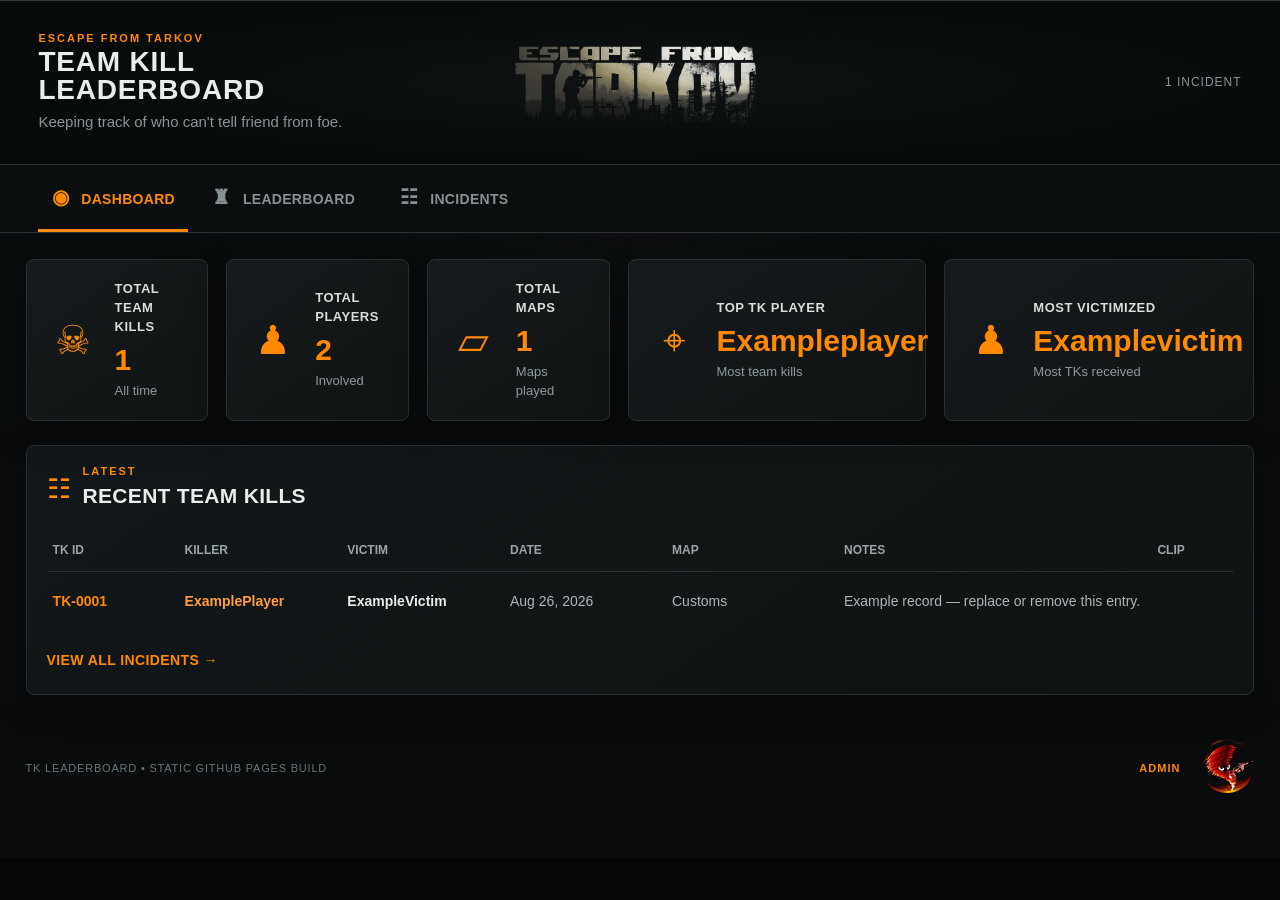
==== index.html @ 3c4d87d1 "admin page" ====
<!doctype html>
<html lang="en">
<head>
  <meta charset="utf-8">
  <meta name="viewport" content="width=device-width, initial-scale=1">
  <meta name="theme-color" content="#090b0c">
  <title>Tarkov Team Kill Leaderboard</title>
  <link rel="stylesheet" href="styles.css">
</head>
<body>
<header class="hero-header">
  <div class="header-left">
    <div class="eyebrow">ESCAPE FROM TARKOV</div>
    <h1>TEAM KILL LEADERBOARD</h1>
    <p>Keeping track of who can't tell friend from foe.</p>
  </div>
  <div class="header-logo"><img src="assets/eft-logo.png" alt="Escape from Tarkov"></div>
  <div class="header-count"><strong id="recordCount">0 INCIDENTS</strong></div>
</header>

<nav class="main-nav" aria-label="Main navigation">
  <div class="nav-inner">
    <button class="nav-item active" data-view="dashboard" type="button"><span class="nav-icon">◉</span> DASHBOARD</button>
    <button class="nav-item" data-view="leaderboard" type="button"><span class="nav-icon">♜</span> LEADERBOARD</button>
    <button class="nav-item" data-view="incidents" type="button"><span class="nav-icon">☷</span> INCIDENTS</button>
  </div>
</nav>

<main class="container">
  <section id="view-dashboard" class="view active-view">
    <section class="stats-grid">
      <article class="stat-card"><div class="stat-icon">☠</div><div><span>Total Team Kills</span><strong id="totalKills">0</strong><small>All time</small></div></article>
      <article class="stat-card"><div class="stat-icon">♟</div><div><span>Total Players</span><strong id="playerCount">0</strong><small>Involved</small></div></article>
      <article class="stat-card"><div class="stat-icon">▱</div><div><span>Total Maps</span><strong id="mapCount">0</strong><small>Maps played</small></div></article>
      <article class="stat-card"><div class="stat-icon">⌖</div><div><span>Top TK Player</span><strong id="topKiller">—</strong><small>Most team kills</small></div></article>
      <article class="stat-card"><div class="stat-icon">♟</div><div><span>Most Victimized</span><strong id="topVictim">—</strong><small>Most TKs received</small></div></article>
    </section>

    <section class="panel">
      <div class="section-title"><span class="section-icon">☷</span><div><div class="eyebrow">LATEST</div><h2>RECENT TEAM KILLS</h2></div></div>
      <div id="dashboardRecent" class="incident-table"></div>
      <button class="panel-link" data-view="incidents" type="button">VIEW ALL INCIDENTS →</button>
    </section>
  </section>

  <section id="view-leaderboard" class="view">
    <section class="panel leaderboard-panel">
      <div class="section-title"><span class="section-icon">♜</span><div><div class="eyebrow">RANKINGS</div><h2>TEAM KILL LEADERBOARD</h2></div></div>
      <div id="leaderboard" class="leaderboard"></div>
    </section>
  </section>

  <section id="view-incidents" class="view">
    <section class="panel incidents-panel">
      <div class="section-title"><span class="section-icon">☷</span><div><div class="eyebrow">HISTORY</div><h2>TEAM KILL INCIDENTS</h2></div></div>
      <div class="filters">
        <input id="searchInput" type="search" placeholder="Search..." aria-label="Search incidents">
        <select id="playerFilter" aria-label="Filter by player"><option value="">All Players</option></select>
        <select id="mapFilter" aria-label="Filter by map"><option value="">All Maps</option></select>
        <button id="resetFilters" class="btn ghost" type="button">↻ &nbsp; RESET</button>
      </div>
      <div id="incidentTable" class="incident-table"></div>
      <section id="empty" class="empty hidden"><div class="empty-symbol">☠</div><h3>No team kills found</h3><p>Try clearing the filters.</p></section>
    </section>
  </section>

  <footer class="footer">
    <span>TK LEADERBOARD • STATIC GITHUB PAGES BUILD</span>
    <a href="admin.html" class="admin-link">ADMIN</a>
    <a href="https://github.com/ATritle/tkleaderboard" target="_blank" rel="noopener" class="repo-link"><img src="assets/repository-logo.png" alt="GitHub Repository"></a>
  </footer>
</main>
<script src="app.js"></script>
</body>
</html>
---- styles.css ----
:root{
  --bg:#080a0b;
  --panel:#111517;
  --panel2:#151a1c;
  --line:#293134;
  --text:#e9edec;
  --muted:#899497;
  --accent:#ff8a00;
  --accent2:#ff9f3f;
  --orange-dark:#bd5700;
  --shadow:0 12px 35px rgba(0,0,0,.28);
}
*{box-sizing:border-box}
html{background:#050606}
body{
  margin:0;
  color:var(--text);
  background:
    radial-gradient(circle at 50% -20%,rgba(55,63,65,.22),transparent 42%),
    linear-gradient(180deg,#0a0d0e 0,#090b0c 100%);
  font:14px/1.45 Arial,Helvetica,sans-serif;
}
button,input,select{font:inherit}
a{color:var(--accent2);text-decoration:none}

.hero-header{
  height:165px;
  width:100%;
  display:grid;
  grid-template-columns:minmax(310px,1fr) minmax(420px,1.35fr) minmax(110px,1fr);
  align-items:center;
  gap:24px;
  padding:12px 3vw;
  border-top:1px solid #33393a;
  border-bottom:1px solid var(--line);
  background:
    radial-gradient(ellipse at center,rgba(31,38,39,.28),transparent 65%),
    #080b0c;
  overflow:hidden;
}
.header-left{min-width:0}
.header-left h1{
  margin:4px 0 7px;
  font-size:28px;
  line-height:1;
  letter-spacing:.8px;
}
.header-left p{margin:0;color:var(--muted);font-size:15px}
.eyebrow{
  font-size:11px;
  line-height:1;
  letter-spacing:2px;
  color:var(--accent);
  font-weight:900;
}
.header-logo{
  height:100%;
  min-width:0;
  display:flex;
  align-items:center;
  justify-content:center;
  overflow:hidden;
}
.header-logo img{
  display:block;
  width:100%;
  height:auto;
  max-height:145px;
  object-fit:contain;
}
.header-count{
  justify-self:end;
  color:var(--muted);
  text-transform:uppercase;
  font-size:12px;
  letter-spacing:1px;
  white-space:nowrap;
}
.header-count strong{font-weight:500}

.main-nav{
  height:68px;
  border-bottom:1px solid var(--line);
  background:#0b0e0f;
}
.nav-inner{height:100%;display:flex;align-items:stretch;gap:18px;padding:0 3vw}
.nav-item{
  min-width:150px;
  border:0;
  border-bottom:3px solid transparent;
  background:transparent;
  color:#879093;
  font-weight:800;
  letter-spacing:.3px;
  cursor:pointer;
}
.nav-item.active{color:var(--accent);border-bottom-color:var(--accent)}
.nav-icon{font-size:20px;margin-right:8px}

.container{max-width:1500px;margin:auto;padding:26px 2vw 60px}
.stats-grid{
  display:grid;
  grid-template-columns:repeat(5,1fr);
  gap:18px;
  margin-bottom:24px;
}
.stat-card{
  min-height:122px;
  display:flex;
  align-items:center;
  gap:18px;
  padding:20px 22px;
  border:1px solid var(--line);
  border-radius:8px;
  background:linear-gradient(145deg,#151a1c,#101415);
  box-shadow:var(--shadow);
}
.stat-icon{
  flex:0 0 48px;
  color:var(--accent);
  font-size:40px;
  line-height:1;
  text-align:center;
}
.stat-card span{
  display:block;
  color:#d8dddd;
  font-size:13px;
  text-transform:uppercase;
  font-weight:700;
  letter-spacing:.5px;
}
.stat-card strong{
  display:block;
  color:var(--accent);
  font-size:30px;
  line-height:1.1;
  margin:6px 0;
  white-space:nowrap;
  overflow:hidden;
  text-overflow:ellipsis;
}
.stat-card small{display:block;color:#8f999c;font-size:13px}

.panel{
  border:1px solid var(--line);
  border-radius:8px;
  background:linear-gradient(145deg,#121719,#101314);
  box-shadow:var(--shadow);
  padding:20px;
  margin-bottom:24px;
}
.section-title{
  display:flex;
  align-items:center;
  gap:12px;
  margin-bottom:18px;
}
.section-icon{color:var(--accent);font-size:27px}
.section-title h2{margin:4px 0 0;font-size:21px;letter-spacing:.3px}

.leaderboard{display:grid;gap:0}
.rank-card{
  display:grid;
  grid-template-columns:70px minmax(170px,1.5fr) repeat(4,minmax(100px,1fr));
  align-items:center;
  min-height:54px;
  border-top:1px solid #2a3133;
  padding:8px 12px;
}
.rank-card:first-child{border-top:0}
.rank{color:var(--accent);font-size:18px;font-weight:900}
.rank-name{font-size:16px;font-weight:800}
.rank-count{font-size:15px;text-align:center}
.rank-count strong{font-size:17px}
.rank-count span{display:none}
.rank-card::after{content:""}
.leaderboard .rank-card{position:relative}
.leaderboard .rank-card::before{
  content:"";
  position:absolute;
  left:0;
  right:0;
  pointer-events:none;
}
.leaderboard .rank-card > :nth-child(3)::before{content:"TEAM KILLS";display:block;color:var(--muted);font-size:9px;letter-spacing:1px}
.leaderboard .rank-card > :nth-child(3)::after{content:"";display:block}
.leaderboard .rank-card > :nth-child(3){grid-column:3}
.leaderboard .rank-card > :nth-child(4),
.leaderboard .rank-card > :nth-child(5),
.leaderboard .rank-card > :nth-child(6){display:none}

.filters{
  display:flex;
  gap:12px;
  margin-bottom:18px;
}
.filters input{width:330px}
.filters select{width:220px}
input,select{
  height:42px;
  background:#0c1011;
  color:var(--text);
  border:1px solid #30383a;
  border-radius:7px;
  padding:0 13px;
  outline:none;
}
input:focus,select:focus{border-color:var(--accent);box-shadow:0 0 0 2px rgba(255,122,0,.1)}
.btn{
  height:42px;
  border-radius:7px;
  padding:0 15px;
  border:1px solid var(--line);
  color:#dbe0df;
  font-weight:800;
  cursor:pointer;
}
.ghost{background:#14191b}

.incident-table{width:100%;overflow-x:auto}
.table-head,.incident-row{
  min-width:950px;
  display:grid;
  grid-template-columns:120px 1.1fr 1.1fr 150px 160px 2.2fr 70px;
  align-items:center;
  gap:12px;
}
.table-head{
  min-height:42px;
  padding:0 6px;
  border-bottom:1px solid #2b3234;
  color:#9ba4a6;
  font-size:12px;
  font-weight:700;
}
.incident-row{
  min-height:58px;
  padding:8px 6px;
  border-bottom:1px solid #252c2e;
}
.incident-row:last-child{border-bottom:0}
.tkid{color:var(--accent);font-weight:900}
.killer{color:var(--accent2);font-weight:800}
.victim{font-weight:800}
.date,.map,.notes{color:#aeb7b9}
.notes{white-space:nowrap;overflow:hidden;text-overflow:ellipsis}
.clip-icon{
  display:inline-flex;
  width:30px;
  height:30px;
  align-items:center;
  justify-content:center;
  border:1px solid #42494b;
  border-radius:6px;
  color:var(--accent);
  font-size:17px;
}
.empty{text-align:center;padding:45px;color:var(--muted)}
.empty-symbol{font-size:36px;color:var(--accent)}
.empty h3{color:var(--text);margin:8px 0 2px}
.hidden{display:none!important}

.footer{
  display:flex;
  justify-content:space-between;
  align-items:center;
  gap:20px;
  padding-top:20px;
  color:#687477;
  font-size:11px;
  letter-spacing:.8px;
}
.repo-link img{
  width:54px;
  height:54px;
  object-fit:contain;
  transition:transform .15s ease,filter .15s ease;
}
.repo-link img:hover{transform:scale(1.08);filter:drop-shadow(0 0 8px rgba(255,122,0,.45))}

@media(max-width:1050px){
  .hero-header{grid-template-columns:1fr 1.25fr 90px}
  .stats-grid{grid-template-columns:repeat(3,1fr)}
}
@media(max-width:750px){
  .hero-header{height:165px;grid-template-columns:1fr 1fr;padding:12px 4vw;gap:10px}
  .header-logo{grid-column:2;grid-row:1 / span 2}
  .header-left h1{font-size:22px}
  .header-count{grid-column:1;justify-self:start}
  .stats-grid{grid-template-columns:1fr 1fr}
  .nav-inner{padding:0 4vw;gap:0}
  .nav-item{min-width:120px;font-size:12px}
  .container{padding-left:3vw;padding-right:3vw}
  .filters{flex-wrap:wrap}
  .filters input,.filters select,.filters .btn{width:100%}
}
@media(max-width:480px){
  .hero-header{height:150px}
  .header-left h1{font-size:18px}
  .header-left p{font-size:12px}
  .header-logo img{max-height:105px}
  .stats-grid{grid-template-columns:1fr}
}

/* Shared navigation / views */
.view{display:none}.view.active-view{display:block}
.panel-link{margin-top:16px;border:0;background:transparent;color:var(--accent);font-weight:900;cursor:pointer;padding:4px 0;letter-spacing:.4px}
.admin-link{color:var(--accent);font-weight:900;letter-spacing:1px;margin-left:auto}
.admin-header .header-count a{color:var(--accent);font-weight:900;letter-spacing:.8px}

/* Admin */
.admin-container{max-width:1050px}
.admin-panel{margin-bottom:22px}
.admin-note{color:#aeb7b9;max-width:850px;margin:0 0 20px}
.admin-note strong{color:#e1e6e5}
.admin-grid{display:grid;grid-template-columns:1fr 1fr;gap:16px}
.field{display:flex;flex-direction:column;gap:7px}.field.full{grid-column:1/-1}
.field label{color:#9da7a9;font-size:11px;font-weight:800;text-transform:uppercase;letter-spacing:1px}
.field input,.field select,.field textarea{width:100%;background:#0b0f10;color:var(--text);border:1px solid #30383a;border-radius:7px;padding:11px 12px;outline:none}
.field input,.field select{height:44px}.field textarea{resize:vertical;min-height:105px}
.field input:focus,.field select:focus,.field textarea:focus{border-color:var(--accent);box-shadow:0 0 0 2px rgba(255,122,0,.1)}
.optional{font-weight:400;color:#687477;text-transform:none;letter-spacing:0}
.admin-actions{display:flex;gap:10px;margin-top:20px}.btn.primary{background:var(--accent);border-color:var(--accent);color:#111}
.status{display:none;margin-top:15px;padding:12px 14px;border-radius:7px;border:1px solid var(--line);background:#0d1213;color:#b9c1c2}.status.show{display:block}.status.success{border-color:#3c5b43;color:#a8d2ad}.status.error{border-color:#653434;color:#ff9b9b}.status.working{border-color:#5b4a30;color:#ffd19c}
.auth-panel{border-color:#34383a}.token-help{margin:8px 0 0;color:#687477;font-size:12px}
@media(max-width:750px){.admin-grid{grid-template-columns:1fr}.field.full{grid-column:auto}.admin-actions{flex-wrap:wrap}.admin-actions .btn{flex:1}.admin-header{height:165px}}
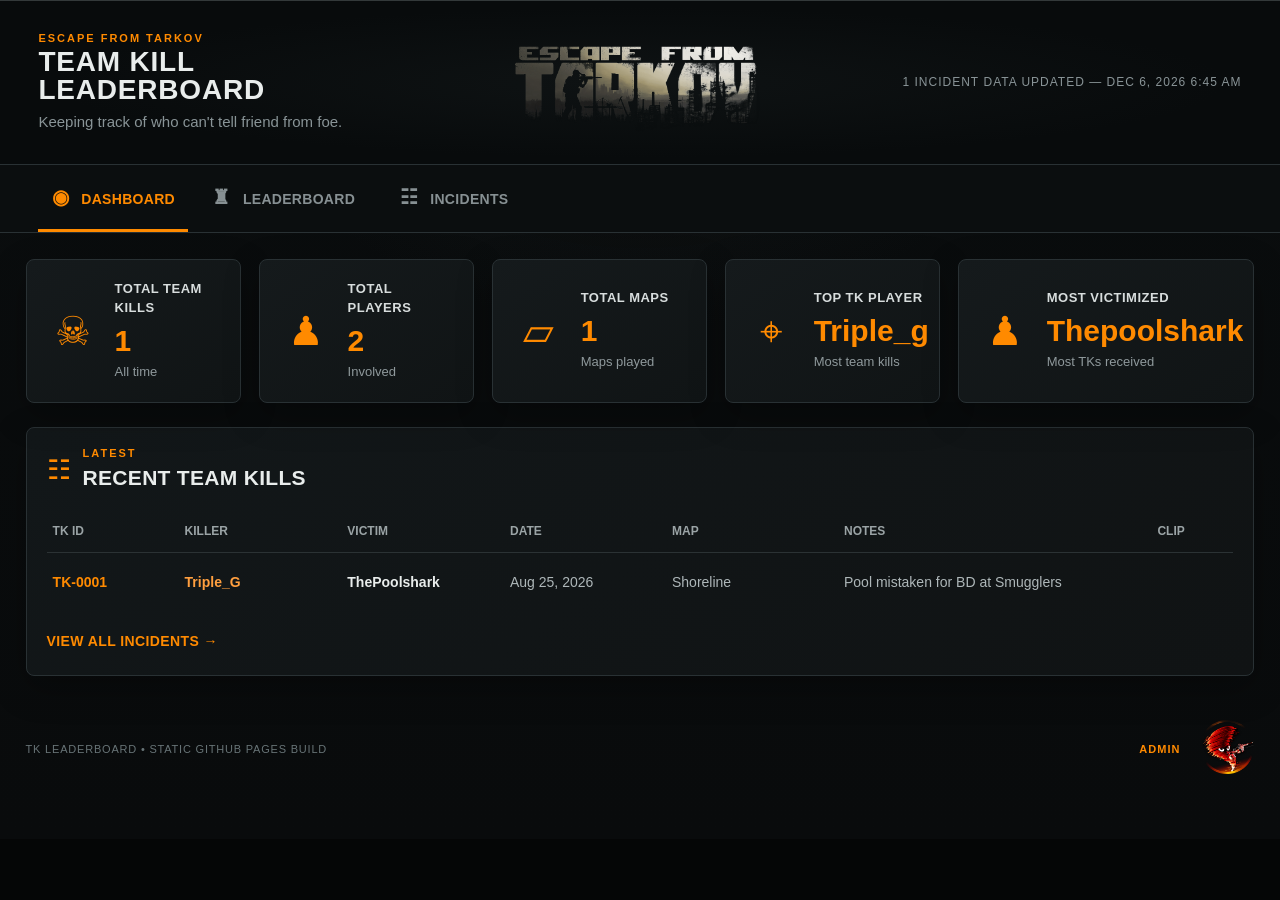
==== commit 3063ef76: "Add files via upload" ====
--- a/index.html
+++ b/index.html
@@ -15,7 +15,10 @@
     <p>Keeping track of who can't tell friend from foe.</p>
   </div>
   <div class="header-logo"><img src="assets/eft-logo.png" alt="Escape from Tarkov"></div>
-  <div class="header-count"><strong id="recordCount">0 INCIDENTS</strong></div>
+  <div class="header-count">
+    <strong id="recordCount">0 INCIDENTS</strong>
+    <span id="lastUpdated" class="last-updated">DATA UPDATED — —</span>
+  </div>
 </header>
 
 <nav class="main-nav" aria-label="Main navigation">
@@ -35,7 +38,6 @@
       <article class="stat-card"><div class="stat-icon">⌖</div><div><span>Top TK Player</span><strong id="topKiller">—</strong><small>Most team kills</small></div></article>
       <article class="stat-card"><div class="stat-icon">♟</div><div><span>Most Victimized</span><strong id="topVictim">—</strong><small>Most TKs received</small></div></article>
     </section>
-
     <section class="panel">
       <div class="section-title"><span class="section-icon">☷</span><div><div class="eyebrow">LATEST</div><h2>RECENT TEAM KILLS</h2></div></div>
       <div id="dashboardRecent" class="incident-table"></div>
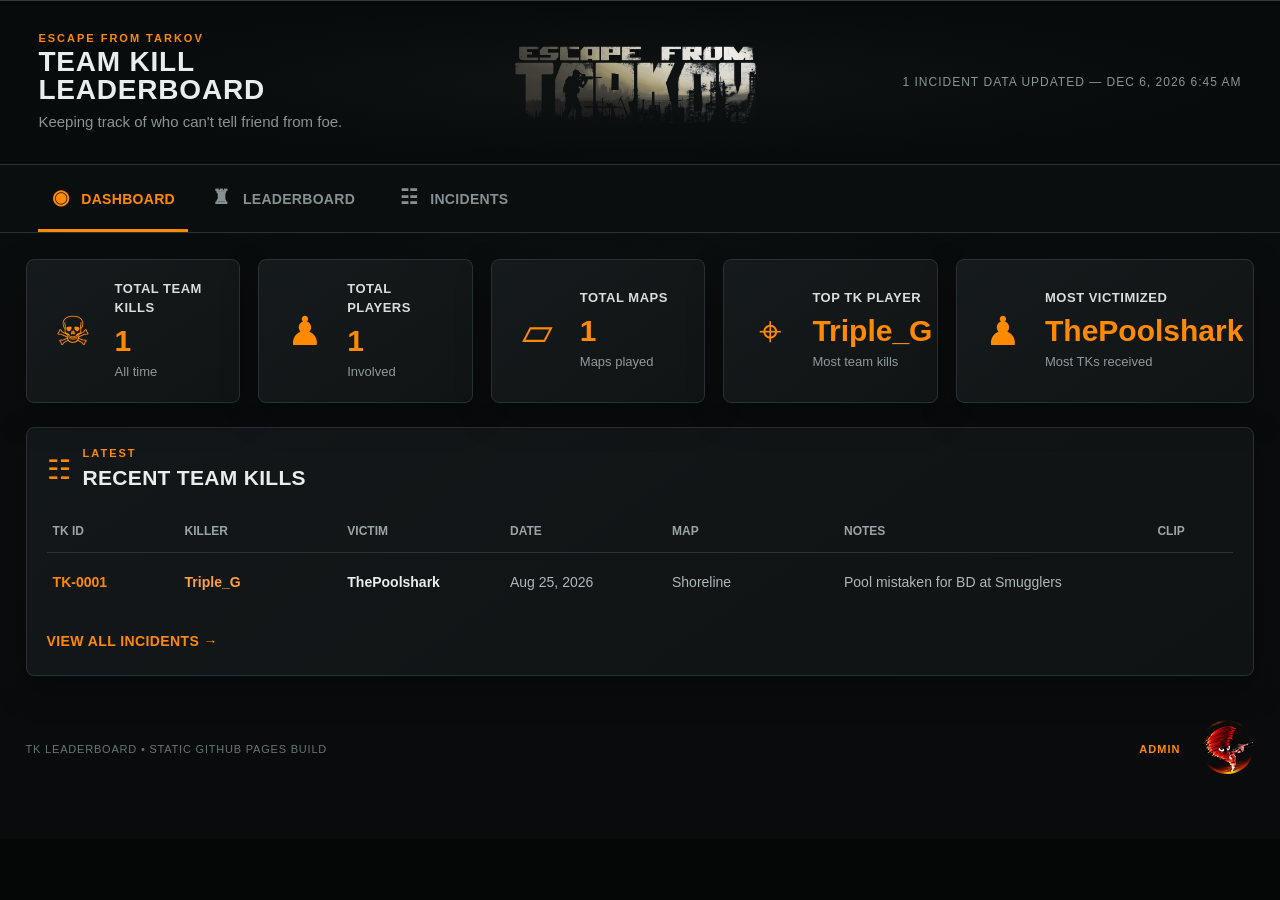
==== commit 9d90835d: "Add files via upload" ====
--- a/index.html
+++ b/index.html
@@ -73,5 +73,6 @@
   </footer>
 </main>
 <script src="app.js"></script>
+<script src="admin-auth.js"></script>
 </body>
 </html>
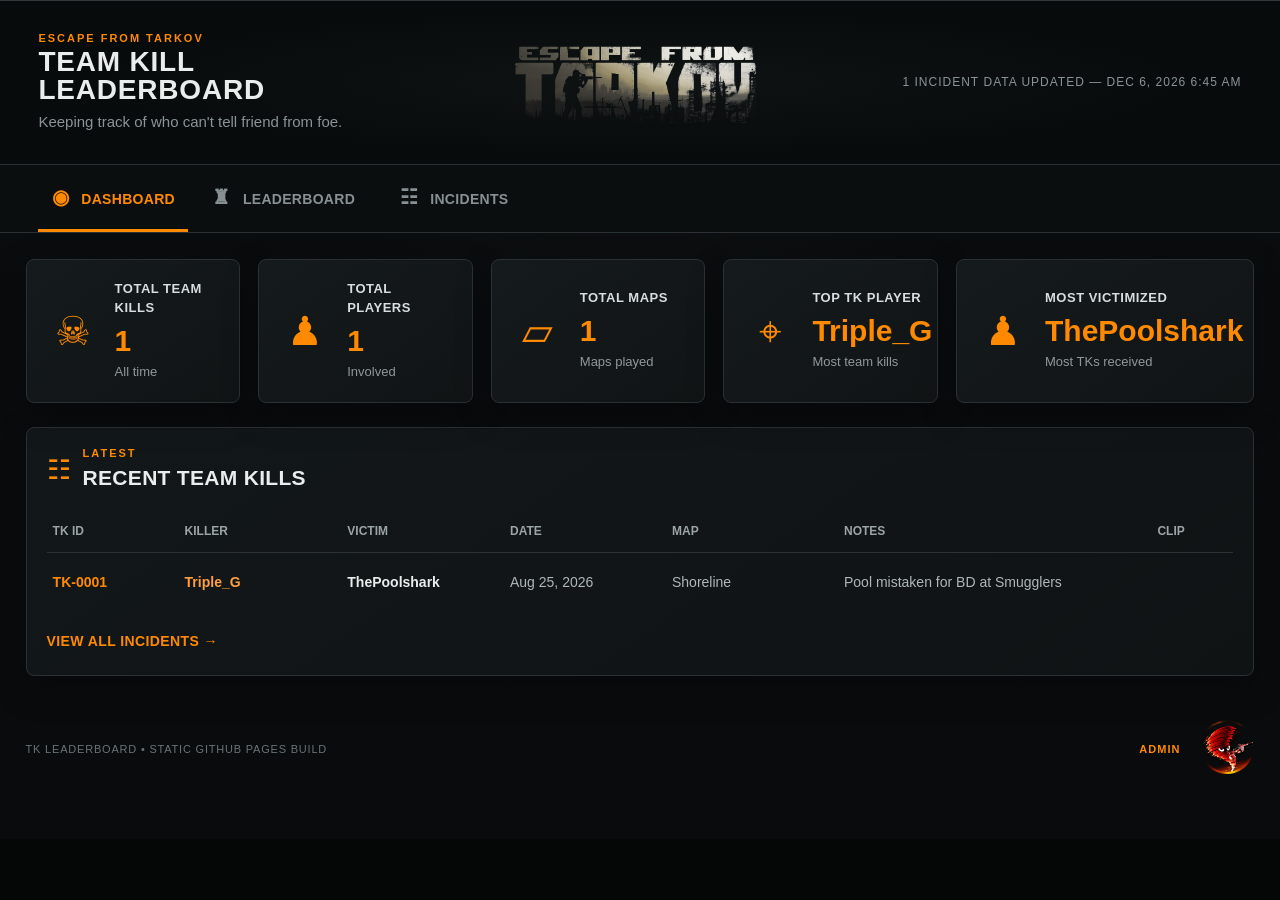
==== commit f0f71ce1: "Add files via upload" ====
--- a/index.html
+++ b/index.html
@@ -6,6 +6,7 @@
   <meta name="theme-color" content="#090b0c">
   <title>Tarkov Team Kill Leaderboard</title>
   <link rel="stylesheet" href="styles.css">
+  <style>.top-killer,.top-victim{overflow:visible}.stat-card strong{overflow:visible}</style>
 </head>
 <body>
 <header class="hero-header">
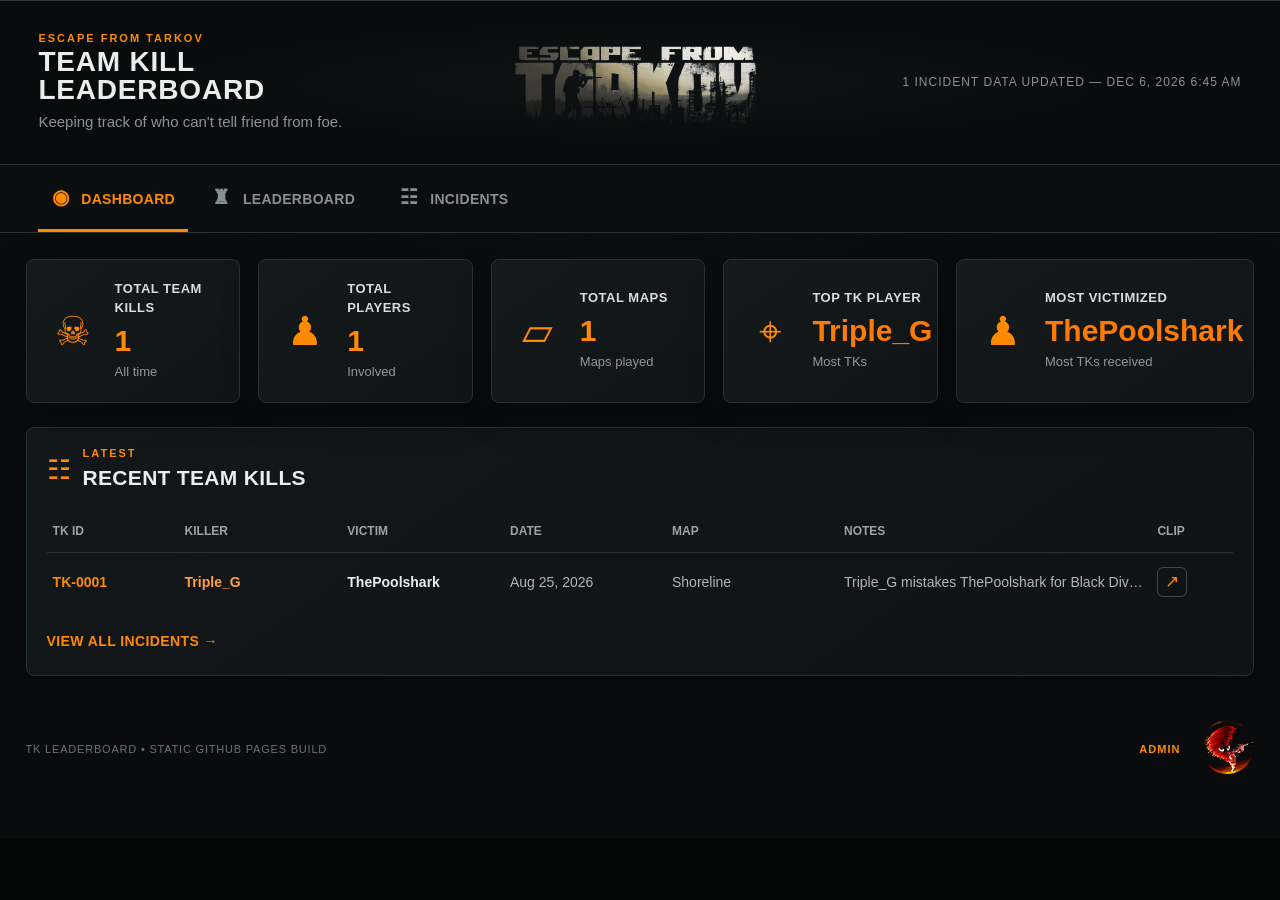
==== commit 656f4913: "Update title and text for TK leaderboard" ====
--- a/index.html
+++ b/index.html
@@ -4,7 +4,7 @@
   <meta charset="utf-8">
   <meta name="viewport" content="width=device-width, initial-scale=1">
   <meta name="theme-color" content="#090b0c">
-  <title>Tarkov Team Kill Leaderboard</title>
+  <title>Escape From Tarkov TK Leaderboard</title>
   <link rel="stylesheet" href="styles.css">
   <style>.top-killer,.top-victim{overflow:visible}.stat-card strong{overflow:visible}</style>
 </head>
@@ -36,7 +36,7 @@
       <article class="stat-card"><div class="stat-icon">☠</div><div><span>Total Team Kills</span><strong id="totalKills">0</strong><small>All time</small></div></article>
       <article class="stat-card"><div class="stat-icon">♟</div><div><span>Total Players</span><strong id="playerCount">0</strong><small>Involved</small></div></article>
       <article class="stat-card"><div class="stat-icon">▱</div><div><span>Total Maps</span><strong id="mapCount">0</strong><small>Maps played</small></div></article>
-      <article class="stat-card"><div class="stat-icon">⌖</div><div><span>Top TK Player</span><strong id="topKiller">—</strong><small>Most team kills</small></div></article>
+      <article class="stat-card"><div class="stat-icon">⌖</div><div><span>Top TK Player</span><strong id="topKiller">—</strong><small>Most TKs</small></div></article>
       <article class="stat-card"><div class="stat-icon">♟</div><div><span>Most Victimized</span><strong id="topVictim">—</strong><small>Most TKs received</small></div></article>
     </section>
     <section class="panel">
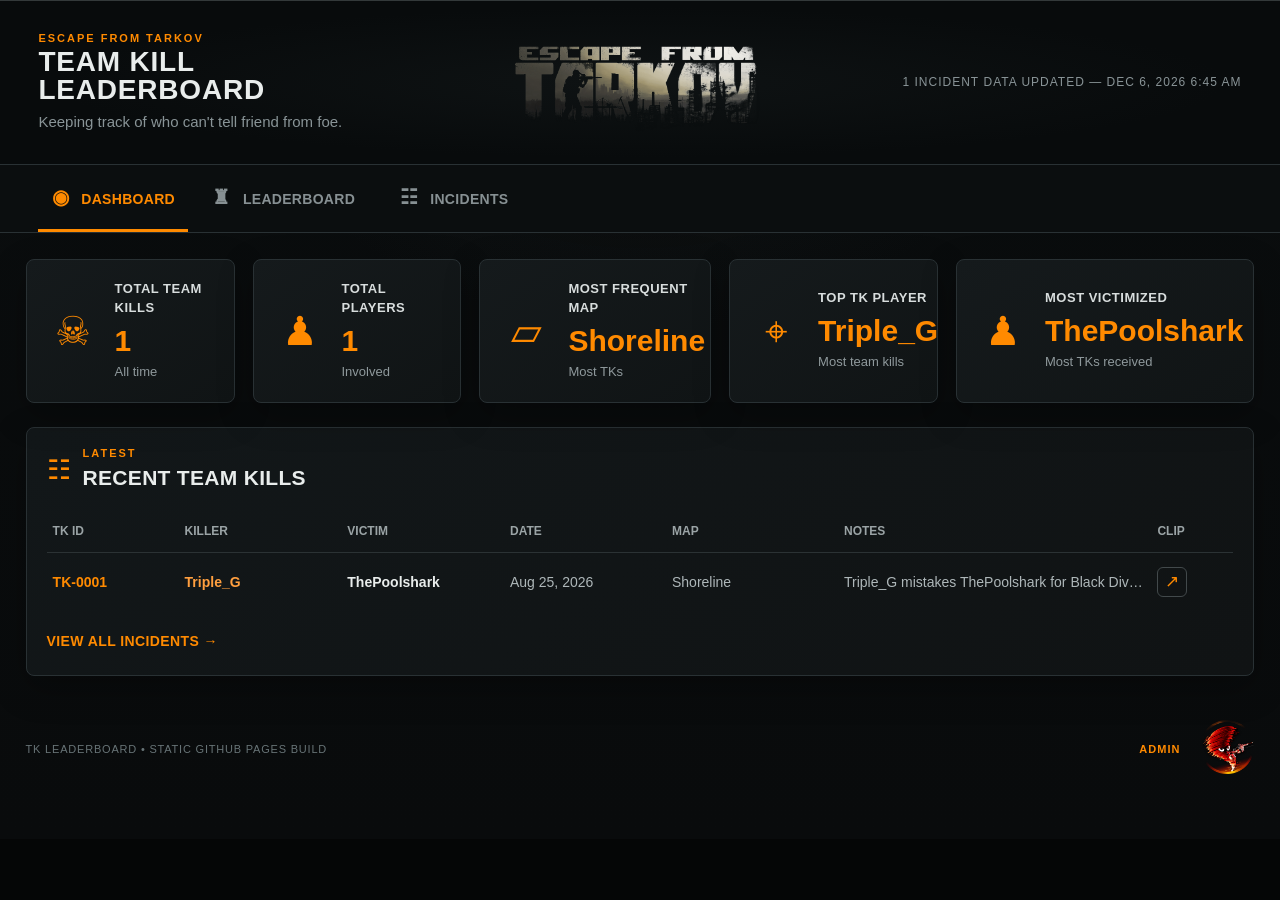
==== commit e294413a: "Add files via upload" ====
--- a/index.html
+++ b/index.html
@@ -4,9 +4,8 @@
   <meta charset="utf-8">
   <meta name="viewport" content="width=device-width, initial-scale=1">
   <meta name="theme-color" content="#090b0c">
-  <title>Escape From Tarkov TK Leaderboard</title>
+  <title>Tarkov Team Kill Leaderboard</title>
   <link rel="stylesheet" href="styles.css">
-  <style>.top-killer,.top-victim{overflow:visible}.stat-card strong{overflow:visible}</style>
 </head>
 <body>
 <header class="hero-header">
@@ -35,8 +34,8 @@
     <section class="stats-grid">
       <article class="stat-card"><div class="stat-icon">☠</div><div><span>Total Team Kills</span><strong id="totalKills">0</strong><small>All time</small></div></article>
       <article class="stat-card"><div class="stat-icon">♟</div><div><span>Total Players</span><strong id="playerCount">0</strong><small>Involved</small></div></article>
-      <article class="stat-card"><div class="stat-icon">▱</div><div><span>Total Maps</span><strong id="mapCount">0</strong><small>Maps played</small></div></article>
-      <article class="stat-card"><div class="stat-icon">⌖</div><div><span>Top TK Player</span><strong id="topKiller">—</strong><small>Most TKs</small></div></article>
+      <article class="stat-card"><div class="stat-icon">▱</div><div><span>Most Frequent Map</span><strong id="mapCount">—</strong><small>Most TKs</small></div></article>
+      <article class="stat-card"><div class="stat-icon">⌖</div><div><span>Top TK Player</span><strong id="topKiller">—</strong><small>Most team kills</small></div></article>
       <article class="stat-card"><div class="stat-icon">♟</div><div><span>Most Victimized</span><strong id="topVictim">—</strong><small>Most TKs received</small></div></article>
     </section>
     <section class="panel">
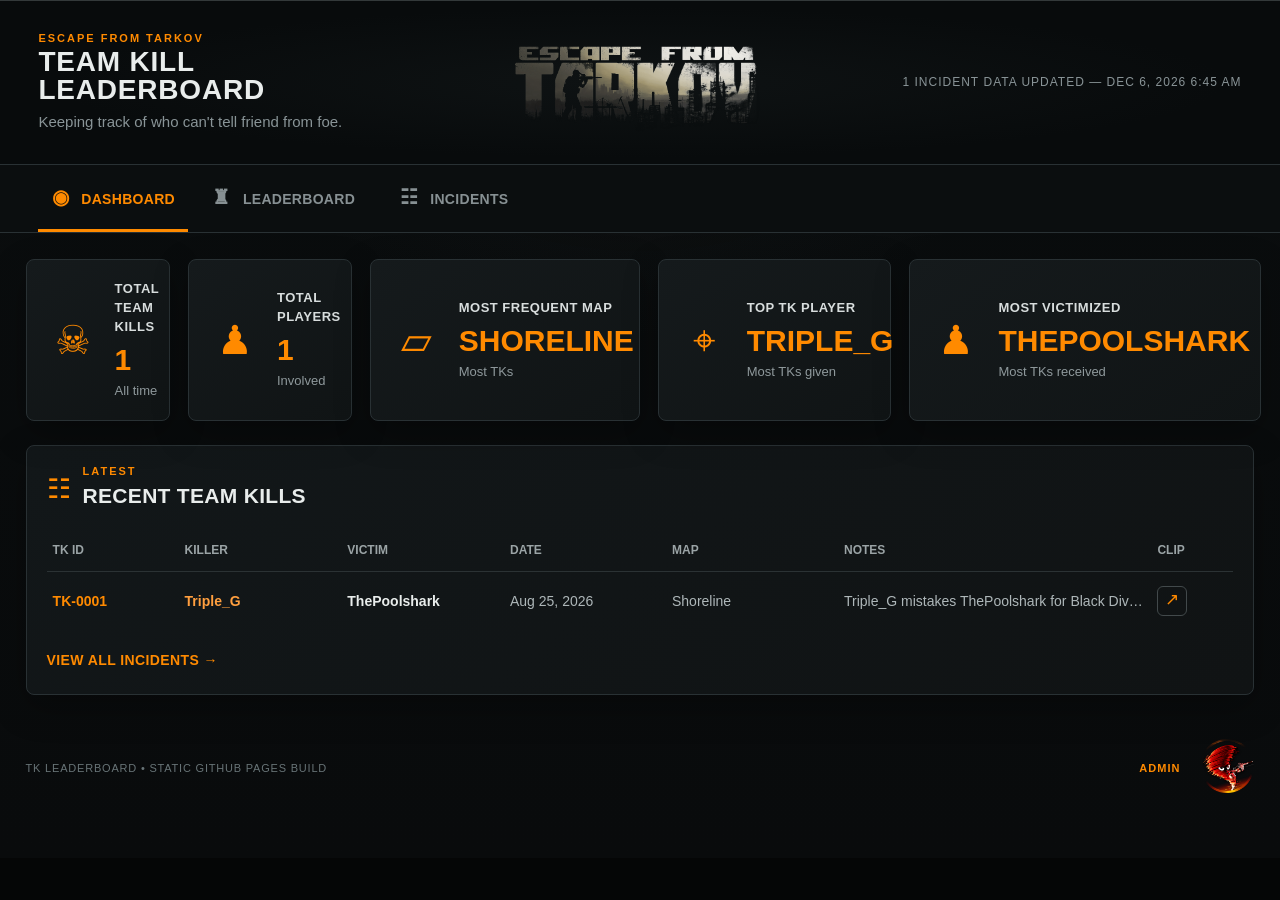
==== commit 3d72e81a: "Update title and descriptions in index.html" ====
--- a/index.html
+++ b/index.html
@@ -4,7 +4,7 @@
   <meta charset="utf-8">
   <meta name="viewport" content="width=device-width, initial-scale=1">
   <meta name="theme-color" content="#090b0c">
-  <title>Tarkov Team Kill Leaderboard</title>
+  <title>Escape From Tarkov TK Leaderboard</title>
   <link rel="stylesheet" href="styles.css">
 </head>
 <body>
@@ -35,7 +35,7 @@
       <article class="stat-card"><div class="stat-icon">☠</div><div><span>Total Team Kills</span><strong id="totalKills">0</strong><small>All time</small></div></article>
       <article class="stat-card"><div class="stat-icon">♟</div><div><span>Total Players</span><strong id="playerCount">0</strong><small>Involved</small></div></article>
       <article class="stat-card"><div class="stat-icon">▱</div><div><span>Most Frequent Map</span><strong id="mapCount">—</strong><small>Most TKs</small></div></article>
-      <article class="stat-card"><div class="stat-icon">⌖</div><div><span>Top TK Player</span><strong id="topKiller">—</strong><small>Most team kills</small></div></article>
+      <article class="stat-card"><div class="stat-icon">⌖</div><div><span>Top TK Player</span><strong id="topKiller">—</strong><small>Most TKs given</small></div></article>
       <article class="stat-card"><div class="stat-icon">♟</div><div><span>Most Victimized</span><strong id="topVictim">—</strong><small>Most TKs received</small></div></article>
     </section>
     <section class="panel">
--- a/styles.css
+++ b/styles.css
@@ -1,3 +1,9 @@
+
+/* =========================================================
+   TK LEADERBOARD
+   Shared site styles
+   ========================================================= */
+
 :root{
   --bg:#080a0b;
   --panel:#111517;
@@ -10,8 +16,11 @@
   --orange-dark:#bd5700;
   --shadow:0 12px 35px rgba(0,0,0,.28);
 }
+
 *{box-sizing:border-box}
+
 html{background:#050606}
+
 body{
   margin:0;
   color:var(--text);
@@ -20,8 +29,13 @@
     linear-gradient(180deg,#0a0d0e 0,#090b0c 100%);
   font:14px/1.45 Arial,Helvetica,sans-serif;
 }
+
 button,input,select{font:inherit}
 a{color:var(--accent2);text-decoration:none}
+
+/* =========================================================
+   HEADER
+   ========================================================= */
 
 .hero-header{
   height:165px;
@@ -36,16 +50,24 @@
   background:
     radial-gradient(ellipse at center,rgba(31,38,39,.28),transparent 65%),
     #080b0c;
-  overflow:hidden;
-}
+  overflow:visible;
+}
+
 .header-left{min-width:0}
+
 .header-left h1{
   margin:4px 0 7px;
   font-size:28px;
   line-height:1;
   letter-spacing:.8px;
 }
-.header-left p{margin:0;color:var(--muted);font-size:15px}
+
+.header-left p{
+  margin:0;
+  color:var(--muted);
+  font-size:15px;
+}
+
 .eyebrow{
   font-size:11px;
   line-height:1;
@@ -53,6 +75,7 @@
   color:var(--accent);
   font-weight:900;
 }
+
 .header-logo{
   height:100%;
   min-width:0;
@@ -61,6 +84,7 @@
   justify-content:center;
   overflow:hidden;
 }
+
 .header-logo img{
   display:block;
   width:100%;
@@ -68,6 +92,7 @@
   max-height:145px;
   object-fit:contain;
 }
+
 .header-count{
   justify-self:end;
   color:var(--muted);
@@ -76,14 +101,27 @@
   letter-spacing:1px;
   white-space:nowrap;
 }
+
 .header-count strong{font-weight:500}
+
+/* =========================================================
+   NAVIGATION
+   ========================================================= */
 
 .main-nav{
   height:68px;
   border-bottom:1px solid var(--line);
   background:#0b0e0f;
 }
-.nav-inner{height:100%;display:flex;align-items:stretch;gap:18px;padding:0 3vw}
+
+.nav-inner{
+  height:100%;
+  display:flex;
+  align-items:stretch;
+  gap:18px;
+  padding:0 3vw;
+}
+
 .nav-item{
   min-width:150px;
   border:0;
@@ -94,16 +132,34 @@
   letter-spacing:.3px;
   cursor:pointer;
 }
-.nav-item.active{color:var(--accent);border-bottom-color:var(--accent)}
-.nav-icon{font-size:20px;margin-right:8px}
-
-.container{max-width:1500px;margin:auto;padding:26px 2vw 60px}
+
+.nav-item.active{
+  color:var(--accent);
+  border-bottom-color:var(--accent);
+}
+
+.nav-icon{
+  font-size:20px;
+  margin-right:8px;
+}
+
+/* =========================================================
+   PAGE / CARDS
+   ========================================================= */
+
+.container{
+  max-width:1500px;
+  margin:auto;
+  padding:26px 2vw 60px;
+}
+
 .stats-grid{
   display:grid;
   grid-template-columns:repeat(5,1fr);
   gap:18px;
   margin-bottom:24px;
 }
+
 .stat-card{
   min-height:122px;
   display:flex;
@@ -114,7 +170,9 @@
   border-radius:8px;
   background:linear-gradient(145deg,#151a1c,#101415);
   box-shadow:var(--shadow);
-}
+  overflow:visible;
+}
+
 .stat-icon{
   flex:0 0 48px;
   color:var(--accent);
@@ -122,6 +180,7 @@
   line-height:1;
   text-align:center;
 }
+
 .stat-card span{
   display:block;
   color:#d8dddd;
@@ -130,6 +189,7 @@
   font-weight:700;
   letter-spacing:.5px;
 }
+
 .stat-card strong{
   display:block;
   color:var(--accent);
@@ -140,7 +200,25 @@
   overflow:hidden;
   text-overflow:ellipsis;
 }
-.stat-card small{display:block;color:#8f999c;font-size:13px}
+
+/*
+ * IMPORTANT:
+ * The dashboard hover cards live inside these <strong> elements.
+ * They must not be clipped by overflow:hidden.
+ */
+#mapCount,
+#topKiller,
+#topVictim{
+  overflow:visible !important;
+  text-overflow:clip !important;
+  position:relative;
+}
+
+.stat-card small{
+  display:block;
+  color:#8f999c;
+  font-size:13px;
+}
 
 .panel{
   border:1px solid var(--line);
@@ -149,54 +227,218 @@
   box-shadow:var(--shadow);
   padding:20px;
   margin-bottom:24px;
-}
+  overflow:visible;
+}
+
 .section-title{
   display:flex;
   align-items:center;
   gap:12px;
   margin-bottom:18px;
 }
-.section-icon{color:var(--accent);font-size:27px}
-.section-title h2{margin:4px 0 0;font-size:21px;letter-spacing:.3px}
-
-.leaderboard{display:grid;gap:0}
+
+.section-icon{
+  color:var(--accent);
+  font-size:27px;
+}
+
+.section-title h2{
+  margin:4px 0 0;
+  font-size:21px;
+  letter-spacing:.3px;
+}
+
+/* =========================================================
+   HOVER IMAGES
+   ========================================================= */
+
+.hover-target{
+  position:relative;
+  display:inline-block;
+  width:max-content;
+  color:inherit;
+  cursor:pointer;
+  outline:none;
+  vertical-align:baseline;
+}
+
+.hover-label{
+  display:inline;
+}
+
+.hover-card{
+  position:absolute;
+  left:50%;
+  bottom:calc(100% + 12px);
+  width:210px;
+  padding:9px;
+  background:#0b0e0f;
+  border:1px solid var(--accent);
+  border-radius:8px;
+  box-shadow:0 14px 35px rgba(0,0,0,.75);
+  opacity:0;
+  visibility:hidden;
+  pointer-events:none;
+  transform:translate(-50%,8px);
+  transition:
+    opacity .15s ease,
+    transform .15s ease,
+    visibility .15s ease;
+  z-index:100000;
+}
+
+.hover-target:hover .hover-card,
+.hover-target:focus .hover-card,
+.hover-target:focus-within .hover-card{
+  opacity:1;
+  visibility:visible;
+  transform:translate(-50%,0);
+}
+
+.hover-image{
+  display:block !important;
+  width:190px !important;
+  height:190px !important;
+  max-width:none !important;
+  object-fit:cover;
+  border-radius:5px;
+  background:#111516;
+}
+
+.hover-card-name{
+  display:block;
+  margin-top:7px;
+  color:#f1f3f4;
+  font-size:12px;
+  line-height:1.2;
+  font-weight:700;
+  text-align:center;
+  white-space:nowrap;
+  overflow:hidden;
+  text-overflow:ellipsis;
+}
+
+#mapCount .hover-target,
+#topKiller .hover-target,
+#topVictim .hover-target{
+  display:inline-block;
+  color:var(--accent) !important;
+  font-family:inherit !important;
+  font-size:30px !important;
+  font-weight:900 !important;
+  line-height:1.1 !important;
+  letter-spacing:0 !important;
+  text-transform:none !important;
+  cursor:pointer;
+}
+
+#mapCount .hover-label,
+#topKiller .hover-label,
+#topVictim .hover-label{
+  color:inherit;
+  font:inherit;
+  letter-spacing:inherit;
+}
+
+#mapCount .hover-card,
+#topKiller .hover-card,
+#topVictim .hover-card{
+  bottom:calc(100% + 14px);
+}
+
+.map-hover .hover-card{
+  width:230px;
+}
+
+.map-hover .hover-image{
+  width:210px !important;
+  height:150px !important;
+  object-fit:cover;
+}
+
+/* =========================================================
+   LEADERBOARD
+   ========================================================= */
+
+.leaderboard{
+  display:grid;
+  gap:0;
+  overflow:visible;
+}
+
 .rank-card{
   display:grid;
-  grid-template-columns:70px minmax(170px,1.5fr) repeat(4,minmax(100px,1fr));
+  grid-template-columns:
+    70px
+    minmax(170px,1.5fr)
+    repeat(4,minmax(100px,1fr));
   align-items:center;
   min-height:54px;
   border-top:1px solid #2a3133;
   padding:8px 12px;
-}
+  overflow:visible;
+}
+
 .rank-card:first-child{border-top:0}
-.rank{color:var(--accent);font-size:18px;font-weight:900}
-.rank-name{font-size:16px;font-weight:800}
-.rank-count{font-size:15px;text-align:center}
-.rank-count strong{font-size:17px}
+
+.rank{
+  color:var(--accent);
+  font-size:18px;
+  font-weight:900;
+}
+
+.rank-name{
+  font-size:16px;
+  font-weight:800;
+  overflow:visible;
+}
+
+.rank-count{
+  font-size:15px;
+  text-align:center;
+}
+
+.rank-count strong{
+  font-size:17px;
+}
+
 .rank-count span{display:none}
-.rank-card::after{content:""}
-.leaderboard .rank-card{position:relative}
-.leaderboard .rank-card::before{
-  content:"";
-  position:absolute;
-  left:0;
-  right:0;
-  pointer-events:none;
-}
-.leaderboard .rank-card > :nth-child(3)::before{content:"TEAM KILLS";display:block;color:var(--muted);font-size:9px;letter-spacing:1px}
-.leaderboard .rank-card > :nth-child(3)::after{content:"";display:block}
-.leaderboard .rank-card > :nth-child(3){grid-column:3}
+
+.leaderboard .rank-card{
+  position:relative;
+}
+
+.leaderboard .rank-card > :nth-child(3)::before{
+  content:"TEAM KILLS";
+  display:block;
+  color:var(--muted);
+  font-size:9px;
+  letter-spacing:1px;
+}
+
+.leaderboard .rank-card > :nth-child(3){
+  grid-column:3;
+}
+
 .leaderboard .rank-card > :nth-child(4),
 .leaderboard .rank-card > :nth-child(5),
-.leaderboard .rank-card > :nth-child(6){display:none}
+.leaderboard .rank-card > :nth-child(6){
+  display:none;
+}
+
+/* =========================================================
+   INCIDENT TABLE
+   ========================================================= */
 
 .filters{
   display:flex;
   gap:12px;
   margin-bottom:18px;
 }
+
 .filters input{width:330px}
 .filters select{width:220px}
+
 input,select{
   height:42px;
   background:#0c1011;
@@ -206,7 +448,13 @@
   padding:0 13px;
   outline:none;
 }
-input:focus,select:focus{border-color:var(--accent);box-shadow:0 0 0 2px rgba(255,122,0,.1)}
+
+input:focus,
+select:focus{
+  border-color:var(--accent);
+  box-shadow:0 0 0 2px rgba(255,122,0,.1);
+}
+
 .btn{
   height:42px;
   border-radius:7px;
@@ -216,16 +464,31 @@
   font-weight:800;
   cursor:pointer;
 }
+
 .ghost{background:#14191b}
 
-.incident-table{width:100%;overflow-x:auto}
-.table-head,.incident-row{
+.incident-table{
+  width:100%;
+  overflow-x:auto;
+  overflow-y:visible;
+}
+
+.table-head,
+.incident-row{
   min-width:950px;
   display:grid;
-  grid-template-columns:120px 1.1fr 1.1fr 150px 160px 2.2fr 70px;
+  grid-template-columns:
+    120px
+    1.1fr
+    1.1fr
+    150px
+    160px
+    2.2fr
+    70px;
   align-items:center;
   gap:12px;
 }
+
 .table-head{
   min-height:42px;
   padding:0 6px;
@@ -234,17 +497,42 @@
   font-size:12px;
   font-weight:700;
 }
+
 .incident-row{
   min-height:58px;
   padding:8px 6px;
   border-bottom:1px solid #252c2e;
-}
+  overflow:visible;
+}
+
 .incident-row:last-child{border-bottom:0}
-.tkid{color:var(--accent);font-weight:900}
-.killer{color:var(--accent2);font-weight:800}
-.victim{font-weight:800}
+
+.tkid{
+  color:var(--accent);
+  font-weight:900;
+}
+
+.killer{
+  color:var(--accent2);
+  font-weight:800;
+  overflow:visible;
+}
+
+.victim{
+  font-weight:800;
+  overflow:visible;
+}
+
 .date,.map,.notes{color:#aeb7b9}
-.notes{white-space:nowrap;overflow:hidden;text-overflow:ellipsis}
+
+.map{overflow:visible}
+
+.notes{
+  white-space:nowrap;
+  overflow:hidden;
+  text-overflow:ellipsis;
+}
+
 .clip-icon{
   display:inline-flex;
   width:30px;
@@ -256,10 +544,28 @@
   color:var(--accent);
   font-size:17px;
 }
-.empty{text-align:center;padding:45px;color:var(--muted)}
-.empty-symbol{font-size:36px;color:var(--accent)}
-.empty h3{color:var(--text);margin:8px 0 2px}
+
+.empty{
+  text-align:center;
+  padding:45px;
+  color:var(--muted);
+}
+
+.empty-symbol{
+  font-size:36px;
+  color:var(--accent);
+}
+
+.empty h3{
+  color:var(--text);
+  margin:8px 0 2px;
+}
+
 .hidden{display:none!important}
+
+/* =========================================================
+   FOOTER
+   ========================================================= */
 
 .footer{
   display:flex;
@@ -271,57 +577,253 @@
   font-size:11px;
   letter-spacing:.8px;
 }
+
 .repo-link img{
   width:54px;
   height:54px;
   object-fit:contain;
   transition:transform .15s ease,filter .15s ease;
 }
-.repo-link img:hover{transform:scale(1.08);filter:drop-shadow(0 0 8px rgba(255,122,0,.45))}
+
+.repo-link img:hover{
+  transform:scale(1.08);
+  filter:drop-shadow(0 0 8px rgba(255,122,0,.45));
+}
+
+/* =========================================================
+   VIEWS / ADMIN SHARED
+   ========================================================= */
+
+.view{display:none}
+.view.active-view{display:block}
+
+.panel-link{
+  margin-top:16px;
+  border:0;
+  background:transparent;
+  color:var(--accent);
+  font-weight:900;
+  cursor:pointer;
+  padding:4px 0;
+  letter-spacing:.4px;
+}
+
+.admin-link{
+  color:var(--accent);
+  font-weight:900;
+  letter-spacing:1px;
+  margin-left:auto;
+}
+
+.admin-header .header-count a{
+  color:var(--accent);
+  font-weight:900;
+  letter-spacing:.8px;
+}
+
+/* =========================================================
+   ADMIN
+   ========================================================= */
+
+.admin-container{max-width:1050px}
+.admin-panel{margin-bottom:22px}
+
+.admin-note{
+  color:#aeb7b9;
+  max-width:850px;
+  margin:0 0 20px;
+}
+
+.admin-note strong{color:#e1e6e5}
+
+.admin-grid{
+  display:grid;
+  grid-template-columns:1fr 1fr;
+  gap:16px;
+}
+
+.field{
+  display:flex;
+  flex-direction:column;
+  gap:7px;
+}
+
+.field.full{grid-column:1/-1}
+
+.field label{
+  color:#9da7a9;
+  font-size:11px;
+  font-weight:800;
+  text-transform:uppercase;
+  letter-spacing:1px;
+}
+
+.field input,
+.field select,
+.field textarea{
+  width:100%;
+  background:#0b0f10;
+  color:var(--text);
+  border:1px solid #30383a;
+  border-radius:7px;
+  padding:11px 12px;
+  outline:none;
+}
+
+.field input,
+.field select{height:44px}
+.field textarea{resize:vertical;min-height:105px}
+
+.field input:focus,
+.field select:focus,
+.field textarea:focus{
+  border-color:var(--accent);
+  box-shadow:0 0 0 2px rgba(255,122,0,.1);
+}
+
+.optional{
+  font-weight:400;
+  color:#687477;
+  text-transform:none;
+  letter-spacing:0;
+}
+
+.admin-actions{
+  display:flex;
+  gap:10px;
+  margin-top:20px;
+}
+
+.btn.primary{
+  background:var(--accent);
+  border-color:var(--accent);
+  color:#111;
+}
+
+.status{
+  display:none;
+  margin-top:15px;
+  padding:12px 14px;
+  border-radius:7px;
+  border:1px solid var(--line);
+  background:#0d1213;
+  color:#b9c1c2;
+}
+
+.status.show{display:block}
+.status.success{border-color:#3c5b43;color:#a8d2ad}
+.status.error{border-color:#653434;color:#ff9b9b}
+.status.working{border-color:#5b4a30;color:#ffd19c}
+
+.auth-panel{border-color:#34383a}
+
+.token-help{
+  margin:8px 0 0;
+  color:#687477;
+  font-size:12px;
+}
+
+/* =========================================================
+   RESPONSIVE
+   ========================================================= */
 
 @media(max-width:1050px){
-  .hero-header{grid-template-columns:1fr 1.25fr 90px}
-  .stats-grid{grid-template-columns:repeat(3,1fr)}
-}
+  .hero-header{
+    grid-template-columns:1fr 1.25fr 90px;
+  }
+
+  .stats-grid{
+    grid-template-columns:repeat(3,1fr);
+  }
+}
+
 @media(max-width:750px){
-  .hero-header{height:165px;grid-template-columns:1fr 1fr;padding:12px 4vw;gap:10px}
-  .header-logo{grid-column:2;grid-row:1 / span 2}
+  .hero-header{
+    height:165px;
+    grid-template-columns:1fr 1fr;
+    padding:12px 4vw;
+    gap:10px;
+  }
+
+  .header-logo{
+    grid-column:2;
+    grid-row:1 / span 2;
+  }
+
   .header-left h1{font-size:22px}
-  .header-count{grid-column:1;justify-self:start}
-  .stats-grid{grid-template-columns:1fr 1fr}
-  .nav-inner{padding:0 4vw;gap:0}
-  .nav-item{min-width:120px;font-size:12px}
-  .container{padding-left:3vw;padding-right:3vw}
-  .filters{flex-wrap:wrap}
-  .filters input,.filters select,.filters .btn{width:100%}
-}
+
+  .header-count{
+    grid-column:1;
+    justify-self:start;
+  }
+
+  .stats-grid{
+    grid-template-columns:1fr 1fr;
+  }
+
+  .nav-inner{
+    padding:0 4vw;
+    gap:0;
+  }
+
+  .nav-item{
+    min-width:120px;
+    font-size:12px;
+  }
+
+  .container{
+    padding-left:3vw;
+    padding-right:3vw;
+  }
+
+  .filters{
+    flex-wrap:wrap;
+  }
+
+  .filters input,
+  .filters select,
+  .filters .btn{
+    width:100%;
+  }
+
+  .admin-grid{
+    grid-template-columns:1fr;
+  }
+
+  .field.full{grid-column:auto}
+
+  .admin-actions{flex-wrap:wrap}
+
+  .admin-actions .btn{flex:1}
+
+  .admin-header{height:165px}
+}
+
 @media(max-width:480px){
   .hero-header{height:150px}
+
   .header-left h1{font-size:18px}
   .header-left p{font-size:12px}
+
   .header-logo img{max-height:105px}
+
   .stats-grid{grid-template-columns:1fr}
-}
-
-/* Shared navigation / views */
-.view{display:none}.view.active-view{display:block}
-.panel-link{margin-top:16px;border:0;background:transparent;color:var(--accent);font-weight:900;cursor:pointer;padding:4px 0;letter-spacing:.4px}
-.admin-link{color:var(--accent);font-weight:900;letter-spacing:1px;margin-left:auto}
-.admin-header .header-count a{color:var(--accent);font-weight:900;letter-spacing:.8px}
-
-/* Admin */
-.admin-container{max-width:1050px}
-.admin-panel{margin-bottom:22px}
-.admin-note{color:#aeb7b9;max-width:850px;margin:0 0 20px}
-.admin-note strong{color:#e1e6e5}
-.admin-grid{display:grid;grid-template-columns:1fr 1fr;gap:16px}
-.field{display:flex;flex-direction:column;gap:7px}.field.full{grid-column:1/-1}
-.field label{color:#9da7a9;font-size:11px;font-weight:800;text-transform:uppercase;letter-spacing:1px}
-.field input,.field select,.field textarea{width:100%;background:#0b0f10;color:var(--text);border:1px solid #30383a;border-radius:7px;padding:11px 12px;outline:none}
-.field input,.field select{height:44px}.field textarea{resize:vertical;min-height:105px}
-.field input:focus,.field select:focus,.field textarea:focus{border-color:var(--accent);box-shadow:0 0 0 2px rgba(255,122,0,.1)}
-.optional{font-weight:400;color:#687477;text-transform:none;letter-spacing:0}
-.admin-actions{display:flex;gap:10px;margin-top:20px}.btn.primary{background:var(--accent);border-color:var(--accent);color:#111}
-.status{display:none;margin-top:15px;padding:12px 14px;border-radius:7px;border:1px solid var(--line);background:#0d1213;color:#b9c1c2}.status.show{display:block}.status.success{border-color:#3c5b43;color:#a8d2ad}.status.error{border-color:#653434;color:#ff9b9b}.status.working{border-color:#5b4a30;color:#ffd19c}
-.auth-panel{border-color:#34383a}.token-help{margin:8px 0 0;color:#687477;font-size:12px}
-@media(max-width:750px){.admin-grid{grid-template-columns:1fr}.field.full{grid-column:auto}.admin-actions{flex-wrap:wrap}.admin-actions .btn{flex:1}.admin-header{height:165px}}
+
+  .hover-card{
+    width:175px;
+  }
+
+  .hover-image{
+    width:155px !important;
+    height:155px !important;
+  }
+
+  .map-hover .hover-card{
+    width:190px;
+  }
+
+  .map-hover .hover-image{
+    width:170px !important;
+    height:125px !important;
+  }
+}
